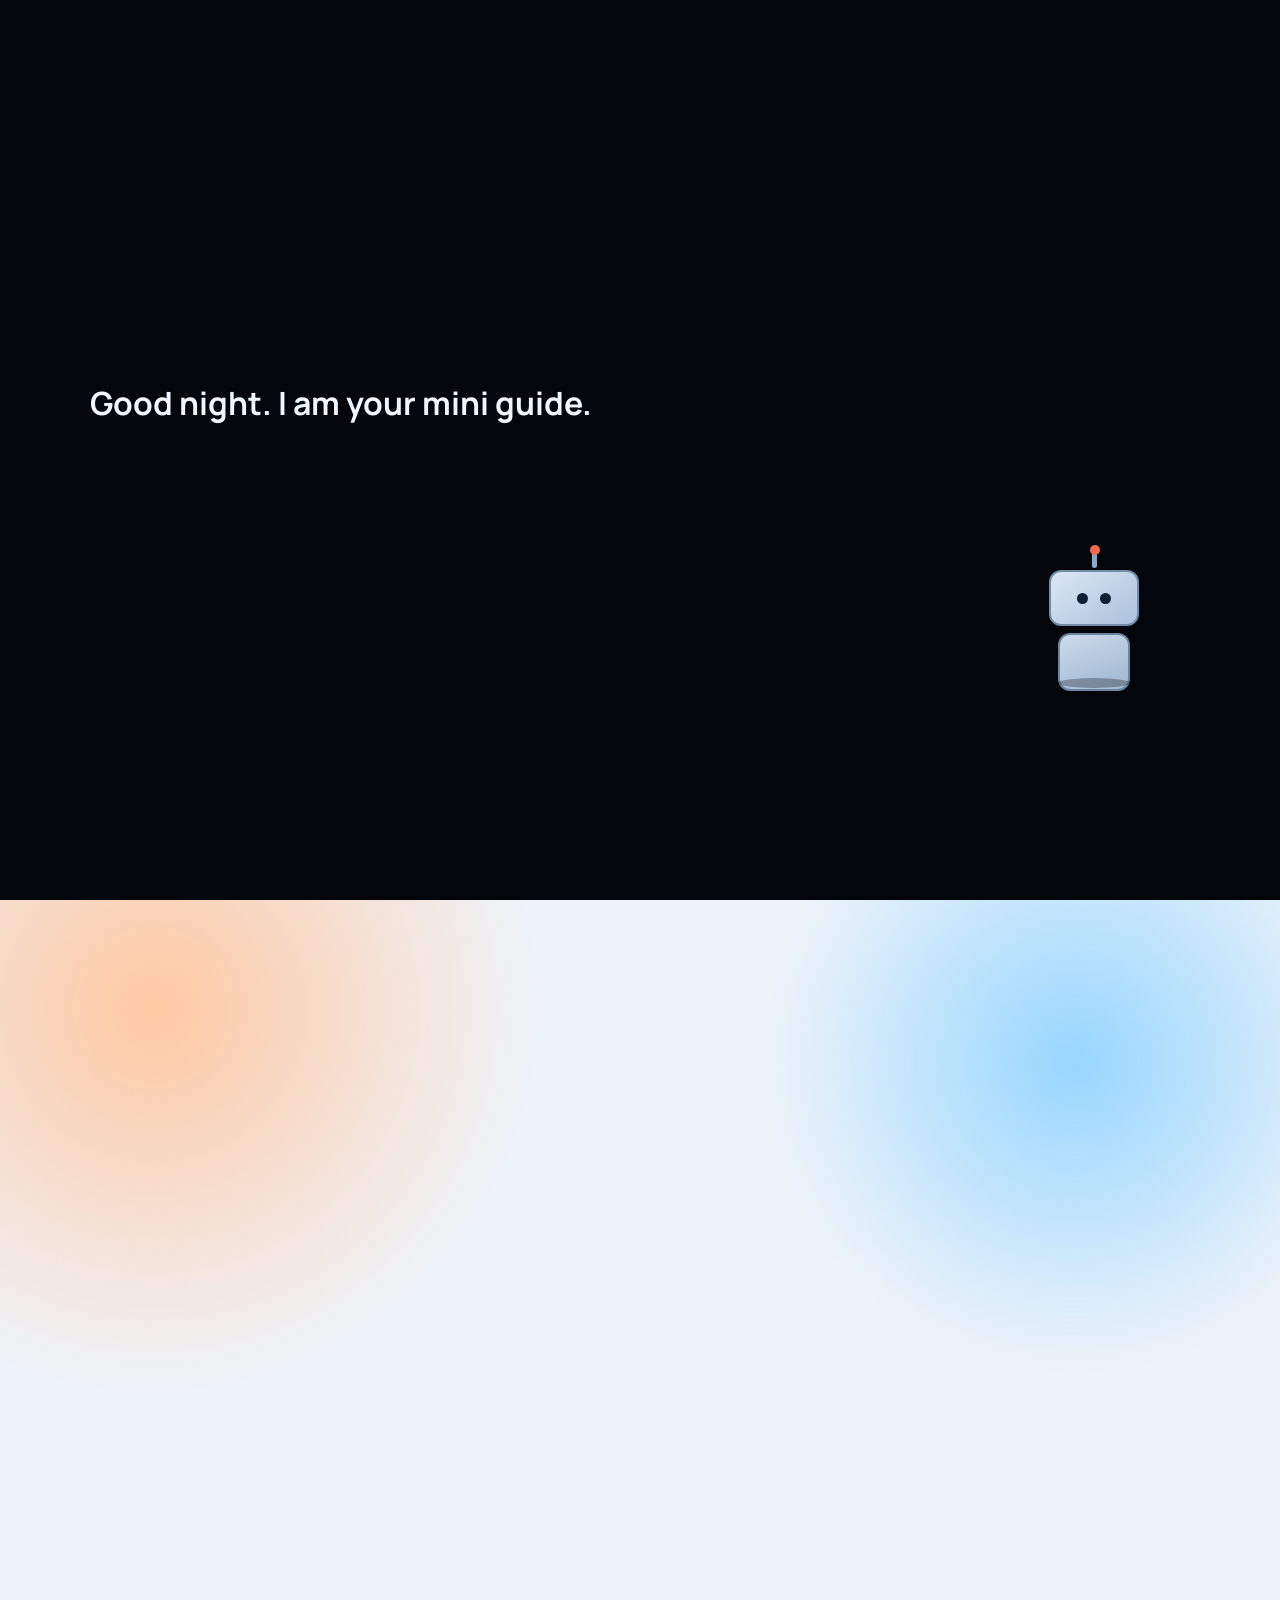
==== index.html @ 638bc15d "first commit" ====
<!DOCTYPE html>
<html lang="en">
<head>
  <meta charset="UTF-8" />
  <meta name="viewport" content="width=device-width, initial-scale=1.0" />
  <title>Adinath Chipparage | Animated Portfolio</title>
  <meta name="description" content="Animated portfolio and resume experience for Adinath Chipparage." />
  <link rel="preconnect" href="https://fonts.googleapis.com" />
  <link rel="preconnect" href="https://fonts.gstatic.com" crossorigin />
  <link href="https://fonts.googleapis.com/css2?family=Manrope:wght@400;500;700;800&family=Oswald:wght@400;600;700&display=swap" rel="stylesheet" />
  <link rel="stylesheet" href="css/style.css" />
</head>
<body>
  <div class="preloader" id="preloader" aria-live="polite">
    <div class="robot-zone">
      <div class="robot-wrap" id="robotWrap">
        <div class="robot">
          <div class="robot-antenna"></div>
          <div class="robot-head">
            <span class="eye"></span>
            <span class="eye"></span>
          </div>
          <div class="robot-body"></div>
          <div class="robot-shadow"></div>
        </div>
      </div>
      <div class="intro-text-wrap">
        <p class="line greeting" id="greetingLine"></p>
        <p class="line intro-line" id="introduceLine"></p>
      </div>
    </div>

    <div class="burst" id="burstText">
      <span>FULL STACK</span>
      <span>ENGINEER</span>
    </div>

    <p class="typed-intro" id="typedIntro"></p>
  </div>

  <div class="door-transition" id="doorTransition" aria-hidden="true">
    <div class="door-panel left"></div>
    <div class="door-panel right"></div>
  </div>

  <main id="mainContent" class="main-content">
    <header class="topbar">
      <h1>Adinath Chipparage</h1>
      <a href="assests/myres.pdf" target="_blank" rel="noopener noreferrer">Open PDF Resume</a>
    </header>

    <section class="resume-shell">
      <aside class="resume-left card reveal">
        <h2>Profile</h2>
        <p>
          Full-stack developer focused on scalable backend systems, high-performance frontend interfaces, and practical AI workflows.
        </p>

        <h3>Contact</h3>
        <ul>
          <li>Email: <a href="mailto:adinathchipparage@gmail.com">adinathchipparage@gmail.com</a></li>
          <li>GitHub: <a href="https://github.com/adinath123" target="_blank" rel="noopener noreferrer">adinath123</a></li>
          <li>LinkedIn: <a href="https://linkedin.com/in/adinath-chipparage" target="_blank" rel="noopener noreferrer">adinath-chipparage</a></li>
        </ul>

        <h3>Core Skills</h3>
        <div class="chips">
          <span>JavaScript</span>
          <span>React</span>
          <span>Node.js</span>
          <span>Express</span>
          <span>MongoDB</span>
          <span>REST APIs</span>
          <span>Git</span>
          <span>Python</span>
        </div>
      </aside>

      <section class="resume-right card reveal">
        <h2>Experience Highlights</h2>
        <article>
          <h3>Full Stack Projects</h3>
          <p>Built complete products from authentication and database design to polished responsive UI with deployment-ready architecture.</p>
        </article>
        <article>
          <h3>Frontend Engineering</h3>
          <p>Created animated, accessible interfaces with careful attention to load performance, visual hierarchy, and component reuse.</p>
        </article>
        <article>
          <h3>Backend Reliability</h3>
          <p>Implemented structured APIs, validation workflows, and resilient service layers for maintainable long-term development.</p>
        </article>
      </section>
    </section>

    <section class="project-strip">
      <article class="project card reveal">
        <img src="assests/1.png" alt="Portfolio CMS preview" />
        <h3>Portfolio CMS</h3>
      </article>
      <article class="project card reveal">
        <img src="assests/2.png" alt="Landing page preview" />
        <h3>Animated Landing Page</h3>
      </article>
      <article class="project card reveal">
        <img src="assests/3.png" alt="Assistant UI preview" />
        <h3>Assistant Interface</h3>
      </article>
    </section>

    <section class="pdf-panel card reveal">
      <h2>Interactive Resume View</h2>
      <p>Use the embedded view or open the full PDF in a new tab.</p>
      <iframe src="assests/myres.pdf" title="Resume PDF"></iframe>
    </section>
  </main>

  <script src="js/app.js"></script>
</body>
</html>
---- css/style.css ----
:root {
  --ink: #101b29;
  --ink-soft: #304862;
  --paper: #eef3f9;
  --card: #ffffff;
  --line: #ced9e5;
  --accent: #ea5a2e;
  --accent-2: #f6b028;
  --good: #1c9250;
  --door-left: linear-gradient(135deg, #0f1925 0%, #1e2e42 100%);
  --door-right: linear-gradient(225deg, #101923 0%, #213146 100%);
}

* {
  box-sizing: border-box;
}

html,
body {
  margin: 0;
  padding: 0;
}

body {
  font-family: "Manrope", sans-serif;
  color: var(--ink);
  background:
    radial-gradient(circle at 12% 12%, #ffc8a2 0%, transparent 28%),
    radial-gradient(circle at 84% 18%, #97d6ff 0%, transparent 24%),
    var(--paper);
}

body.lock-scroll {
  height: 100vh;
  overflow: hidden;
}

.preloader {
  position: fixed;
  inset: 0;
  z-index: 40;
  background: #03060a;
  display: grid;
  grid-template-rows: 1fr auto auto;
  place-items: center;
  padding: 1.5rem;
  transition: opacity 0.45s ease, visibility 0.45s ease;
}

.preloader.done {
  opacity: 0;
  visibility: hidden;
}

.robot-zone {
  width: min(1100px, 95vw);
  min-height: 42vh;
  position: relative;
}

.robot-wrap {
  position: absolute;
  right: 4vw;
  bottom: -180px;
  opacity: 0;
}

.robot-wrap.jump {
  animation: robotJump 1.2s cubic-bezier(0.2, 0.9, 0.27, 1.08) forwards;
}

.robot {
  position: relative;
  width: 90px;
  height: 126px;
}

.robot-antenna {
  width: 5px;
  height: 17px;
  border-radius: 4px;
  background: #89a8ca;
  margin: 0 auto 2px;
  position: relative;
}

.robot-antenna::before {
  content: "";
  position: absolute;
  width: 10px;
  height: 10px;
  border-radius: 50%;
  background: #f2684a;
  top: -6px;
  left: -2px;
}

.robot-head {
  width: 90px;
  height: 56px;
  background: linear-gradient(145deg, #dbe8f5, #acc1db);
  border-radius: 12px;
  border: 2px solid #728ca8;
  display: flex;
  justify-content: center;
  align-items: center;
  gap: 12px;
}

.eye {
  width: 11px;
  height: 11px;
  border-radius: 50%;
  background: #0e1f34;
  animation: blink 3.2s infinite;
}

.robot-body {
  width: 72px;
  height: 58px;
  margin: 7px auto 0;
  border-radius: 12px;
  border: 2px solid #6d84a0;
  background: linear-gradient(160deg, #cddbea, #9eb6d2);
}

.robot-shadow {
  position: absolute;
  width: 72px;
  height: 10px;
  border-radius: 50%;
  background: rgba(0, 0, 0, 0.28);
  left: 9px;
  bottom: -11px;
}

.intro-text-wrap {
  position: absolute;
  left: 0;
  bottom: 7vh;
  width: min(680px, 90vw);
}

.line {
  margin: 0;
  opacity: 0;
  transform: translateY(8px);
  transition: opacity 0.35s ease, transform 0.35s ease;
}

.line.show {
  opacity: 1;
  transform: translateY(0);
}

.greeting {
  font-size: clamp(1.3rem, 2.5vw, 2rem);
  color: #eff6ff;
  font-weight: 700;
}

.intro-line {
  margin-top: 0.55rem;
  font-size: clamp(1.05rem, 2vw, 1.3rem);
  color: #b8cee5;
}

.burst {
  opacity: 0;
  text-align: center;
  font-family: "Oswald", sans-serif;
  text-transform: uppercase;
  letter-spacing: 0.07em;
  color: #fff;
  margin-top: 1rem;
}

.burst.show {
  animation: burstIn 1s cubic-bezier(0.25, 0.85, 0.35, 1) forwards;
}

.burst span {
  display: block;
  font-size: clamp(2rem, 8vw, 6rem);
  line-height: 0.9;
  text-shadow: 0 0 20px rgba(246, 176, 40, 0.4);
}

.typed-intro {
  min-height: 80px;
  width: min(780px, 95vw);
  margin: 1rem 0 0;
  text-align: center;
  color: #d6e6f7;
  font-size: clamp(1rem, 1.7vw, 1.18rem);
  line-height: 1.7;
}

.door-transition {
  position: fixed;
  inset: 0;
  z-index: 35;
  pointer-events: none;
  visibility: hidden;
}

.door-transition.active {
  visibility: visible;
}

.door-panel {
  position: absolute;
  top: 0;
  bottom: 0;
  width: 50.2%;
  box-shadow: inset 0 0 0 1px rgba(255, 255, 255, 0.04);
}

.door-panel.left {
  left: 0;
  background: var(--door-left);
  border-right: 1px solid rgba(255, 255, 255, 0.05);
}

.door-panel.right {
  right: 0;
  background: var(--door-right);
  border-left: 1px solid rgba(255, 255, 255, 0.05);
}

.door-transition.open .door-panel.left {
  animation: openLeft 1.1s cubic-bezier(0.2, 0.75, 0.2, 1) forwards;
}

.door-transition.open .door-panel.right {
  animation: openRight 1.1s cubic-bezier(0.2, 0.75, 0.2, 1) forwards;
}

.main-content {
  opacity: 0;
  transform: scale(1.02);
  transition: opacity 0.6s ease, transform 0.6s ease;
  width: min(1120px, 94vw);
  margin: 0 auto;
  padding: 1.5rem 0 3.5rem;
}

.main-content.ready {
  opacity: 1;
  transform: scale(1);
}

.topbar {
  background: rgba(255, 255, 255, 0.8);
  border: 1px solid var(--line);
  border-radius: 16px;
  padding: 1rem 1.25rem;
  display: flex;
  justify-content: space-between;
  align-items: center;
  gap: 1rem;
  position: sticky;
  top: 14px;
  backdrop-filter: blur(10px);
  z-index: 20;
}

.topbar h1 {
  margin: 0;
  font-size: clamp(1.1rem, 2vw, 1.4rem);
}

.topbar a {
  color: var(--ink);
  text-decoration: none;
  font-weight: 800;
  border: 1px solid var(--ink);
  border-radius: 999px;
  padding: 0.4rem 0.85rem;
}

.resume-shell {
  margin-top: 1rem;
  display: grid;
  gap: 1rem;
  grid-template-columns: 0.95fr 1.25fr;
}

.card {
  background: var(--card);
  border: 1px solid var(--line);
  border-radius: 20px;
  padding: 1.1rem;
  box-shadow: 0 18px 35px rgba(16, 27, 41, 0.08);
}

.resume-left h2,
.resume-right h2,
.pdf-panel h2 {
  margin: 0 0 0.75rem;
  font-size: 1.18rem;
}

.resume-left h3,
.resume-right h3 {
  margin: 1rem 0 0.4rem;
}

.resume-left ul {
  margin: 0;
  padding-left: 1rem;
}

.resume-left a {
  color: var(--ink-soft);
  font-weight: 700;
  text-decoration: none;
}

.chips {
  display: flex;
  flex-wrap: wrap;
  gap: 0.45rem;
}

.chips span {
  border-radius: 999px;
  background: #edf3f9;
  border: 1px solid var(--line);
  padding: 0.3rem 0.65rem;
  font-size: 0.87rem;
  font-weight: 700;
}

.project-strip {
  margin-top: 1rem;
  display: grid;
  gap: 1rem;
  grid-template-columns: repeat(3, minmax(0, 1fr));
}

.project {
  transition: transform 0.28s ease, box-shadow 0.28s ease;
}

.project:hover {
  transform: translateY(-6px);
  box-shadow: 0 20px 34px rgba(16, 27, 41, 0.16);
}

.project img {
  width: 100%;
  height: 180px;
  object-fit: cover;
  border-radius: 12px;
  border: 1px solid var(--line);
}

.project h3 {
  margin: 0.75rem 0 0;
}

.pdf-panel {
  margin-top: 1rem;
}

.pdf-panel p {
  margin-top: 0;
  color: var(--ink-soft);
}

.pdf-panel iframe {
  width: 100%;
  height: min(72vh, 640px);
  border: 1px solid var(--line);
  border-radius: 14px;
  background: #f6f9fc;
}

.reveal {
  opacity: 0;
  transform: translateY(18px);
  transition: opacity 0.5s ease, transform 0.5s ease;
}

.reveal.visible {
  opacity: 1;
  transform: translateY(0);
}

@keyframes robotJump {
  0% {
    transform: translateY(200px) scale(0.82) rotate(6deg);
    opacity: 0;
  }
  55% {
    transform: translateY(-28px) scale(1.02) rotate(-2deg);
    opacity: 1;
  }
  75% {
    transform: translateY(6px) scale(0.99) rotate(0.8deg);
    opacity: 1;
  }
  100% {
    transform: translateY(0) scale(1) rotate(0deg);
    opacity: 1;
  }
}

@keyframes blink {
  0%,
  46%,
  50%,
  100% {
    transform: scaleY(1);
  }
  48% {
    transform: scaleY(0.1);
  }
}

@keyframes burstIn {
  0% {
    transform: translateY(16px) scale(0.9);
    opacity: 0;
    filter: blur(7px);
  }
  60% {
    transform: translateY(0) scale(1.05);
    opacity: 1;
    filter: blur(0);
  }
  100% {
    transform: scale(1);
    opacity: 1;
  }
}

@keyframes openLeft {
  to {
    transform: translateX(-102%);
  }
}

@keyframes openRight {
  to {
    transform: translateX(102%);
  }
}

@media (max-width: 900px) {
  .resume-shell,
  .project-strip {
    grid-template-columns: 1fr;
  }

  .intro-text-wrap {
    bottom: 2vh;
  }

  .robot-wrap {
    right: 2vw;
  }

  .topbar {
    flex-direction: column;
    align-items: flex-start;
  }

  .typed-intro {
    min-height: 108px;
  }
}
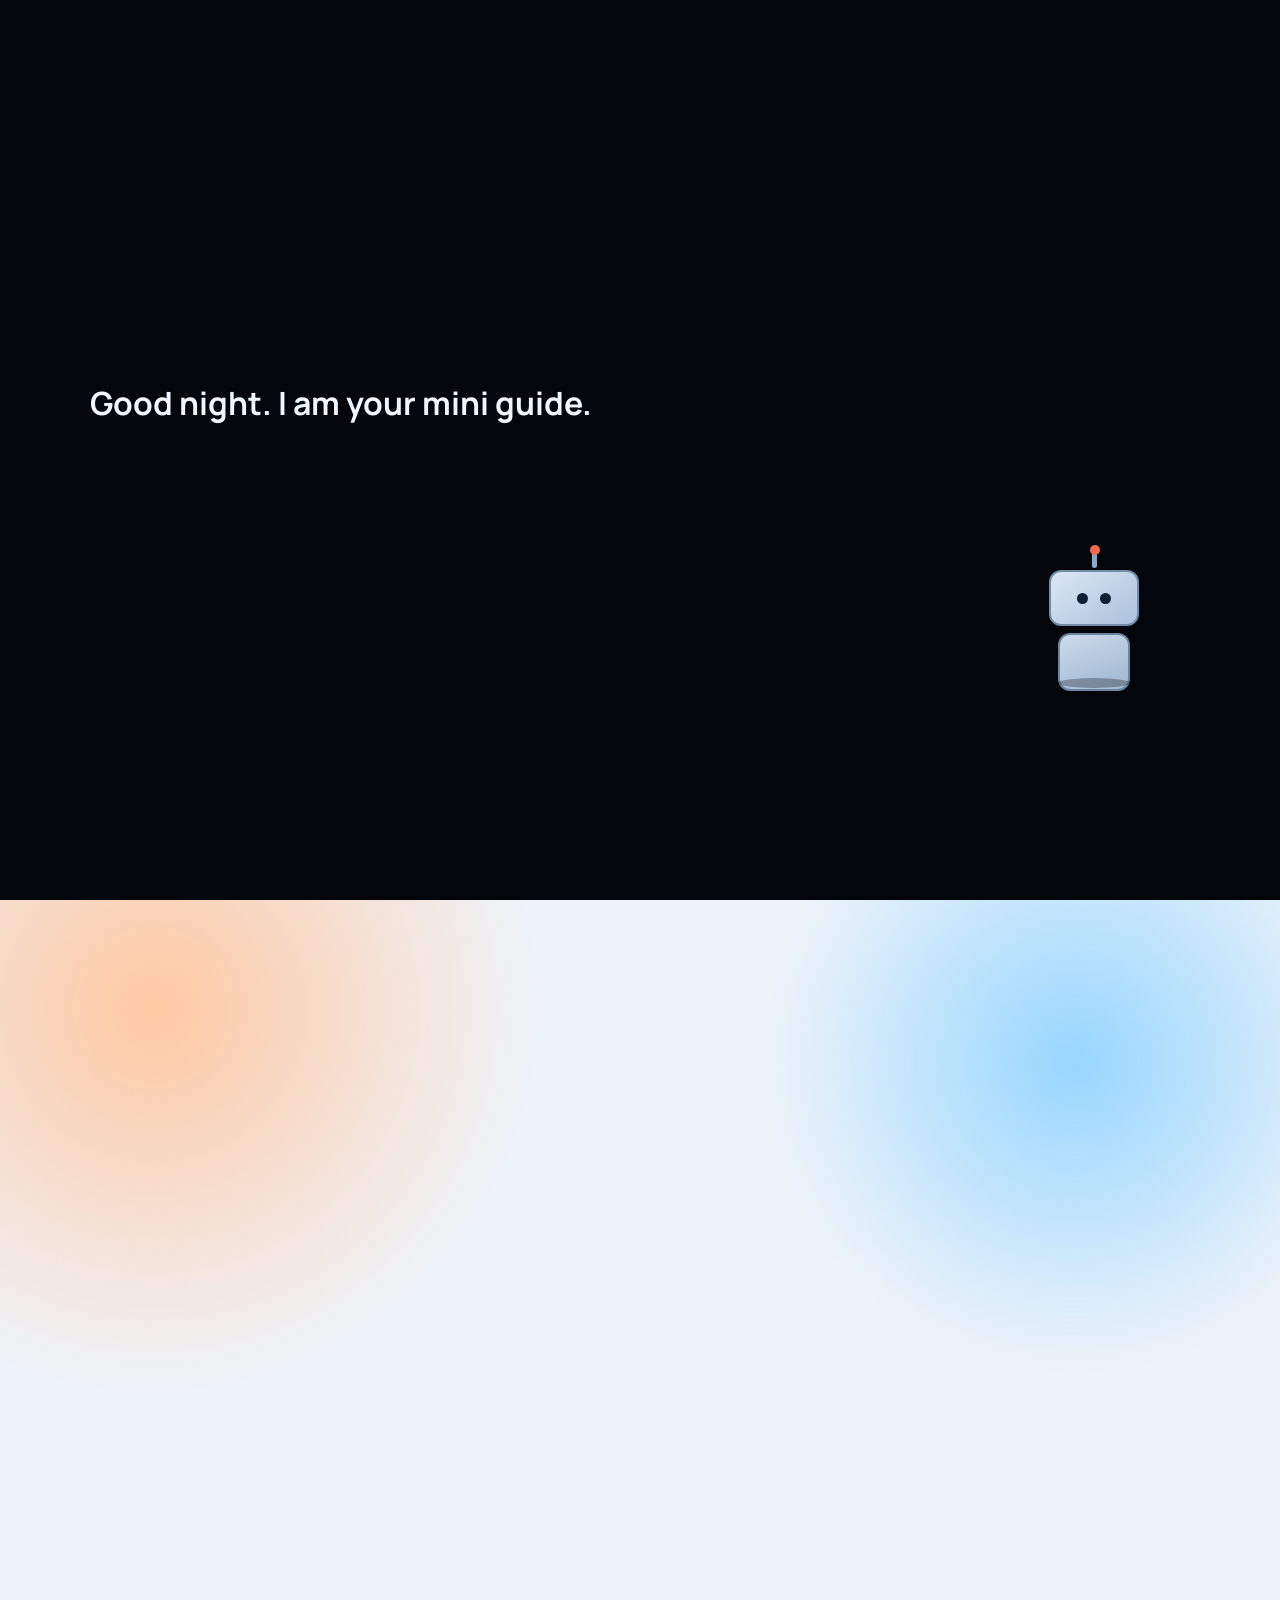
==== commit 2de8d0fa: "Update portfolio content and add dynamic projects section" ====
--- a/index.html
+++ b/index.html
@@ -32,7 +32,7 @@
 
     <div class="burst" id="burstText">
       <span>FULL STACK</span>
-      <span>ENGINEER</span>
+      <span>MACHINE LEARNING ENTHUSIAST</span>
     </div>
 
     <p class="typed-intro" id="typedIntro"></p>
@@ -53,7 +53,7 @@
       <aside class="resume-left card reveal">
         <h2>Profile</h2>
         <p>
-          Full-stack developer focused on scalable backend systems, high-performance frontend interfaces, and practical AI workflows.
+          Full-stack web developer and machine learning enthusiast with growing hands-on interest in data analytics.
         </p>
 
         <h3>Contact</h3>
@@ -65,14 +65,23 @@
 
         <h3>Core Skills</h3>
         <div class="chips">
+          <span>Python</span>
+          <span>Java</span>
+          <span>HTML</span>
+          <span>CSS</span>
           <span>JavaScript</span>
-          <span>React</span>
-          <span>Node.js</span>
-          <span>Express</span>
-          <span>MongoDB</span>
-          <span>REST APIs</span>
+          <span>Flask (Backend)</span>
+          <span>MySQL</span>
+        </div>
+
+        <h3>Tools</h3>
+        <div class="chips">
+          <span>VS Code</span>
           <span>Git</span>
-          <span>Python</span>
+          <span>GitHub</span>
+          <span>Jupyter Notebook</span>
+          <span>Google Colab</span>
+          <span>Hugging Face</span>
         </div>
       </aside>
 
@@ -80,32 +89,31 @@
         <h2>Experience Highlights</h2>
         <article>
           <h3>Full Stack Projects</h3>
-          <p>Built complete products from authentication and database design to polished responsive UI with deployment-ready architecture.</p>
+          <p>Built full-stack projects covering frontend, backend APIs, databases, and deployment workflows.</p>
         </article>
         <article>
-          <h3>Frontend Engineering</h3>
-          <p>Created animated, accessible interfaces with careful attention to load performance, visual hierarchy, and component reuse.</p>
+          <h3>Machine Learning Projects</h3>
+          <p>Created machine learning projects focused on model training, evaluation, and practical real-world use cases.</p>
         </article>
         <article>
-          <h3>Backend Reliability</h3>
-          <p>Implemented structured APIs, validation workflows, and resilient service layers for maintainable long-term development.</p>
+          <h3>Data Analytics Projects</h3>
+          <p>Worked on data analytics projects using cleaned datasets, insightful visualizations, and trend-based reporting.</p>
         </article>
       </section>
     </section>
 
-    <section class="project-strip">
-      <article class="project card reveal">
-        <img src="assests/1.png" alt="Portfolio CMS preview" />
-        <h3>Portfolio CMS</h3>
-      </article>
-      <article class="project card reveal">
-        <img src="assests/2.png" alt="Landing page preview" />
-        <h3>Animated Landing Page</h3>
-      </article>
-      <article class="project card reveal">
-        <img src="assests/3.png" alt="Assistant UI preview" />
-        <h3>Assistant Interface</h3>
-      </article>
+    <section class="project-panel card reveal">
+      <h2>Projects</h2>
+      <p>Add your real projects below. They are saved in your browser.</p>
+
+      <form id="projectForm" class="project-form">
+        <input type="text" id="projectTitle" placeholder="Project title" required />
+        <input type="url" id="projectLink" placeholder="Project link (https://...)" required />
+        <input type="url" id="projectImage" placeholder="Image URL (optional)" />
+        <button type="submit">Add Project</button>
+      </form>
+
+      <section class="project-strip" id="projectStrip" aria-live="polite"></section>
     </section>
 
     <section class="pdf-panel card reveal">
--- a/css/style.css
+++ b/css/style.css
@@ -339,6 +339,41 @@
   grid-template-columns: repeat(3, minmax(0, 1fr));
 }
 
+.project-panel {
+  margin-top: 1rem;
+}
+
+.project-panel p {
+  margin: 0;
+  color: var(--ink-soft);
+}
+
+.project-form {
+  margin-top: 0.9rem;
+  display: grid;
+  gap: 0.65rem;
+  grid-template-columns: 1.1fr 1.2fr 1fr auto;
+}
+
+.project-form input,
+.project-form button {
+  border: 1px solid var(--line);
+  border-radius: 10px;
+  padding: 0.6rem 0.75rem;
+  font: inherit;
+}
+
+.project-form input {
+  background: #f8fbff;
+}
+
+.project-form button {
+  background: var(--ink);
+  color: #fff;
+  cursor: pointer;
+  font-weight: 700;
+}
+
 .project {
   transition: transform 0.28s ease, box-shadow 0.28s ease;
 }
@@ -358,6 +393,35 @@
 
 .project h3 {
   margin: 0.75rem 0 0;
+}
+
+.project-actions {
+  margin-top: 0.75rem;
+  display: flex;
+  justify-content: space-between;
+  gap: 0.55rem;
+}
+
+.project-actions a,
+.project-actions button {
+  border: 1px solid var(--line);
+  border-radius: 9px;
+  padding: 0.45rem 0.7rem;
+  text-decoration: none;
+  font: inherit;
+  font-size: 0.88rem;
+  font-weight: 700;
+}
+
+.project-actions a {
+  color: var(--ink);
+  background: #f4f8fc;
+}
+
+.project-actions button {
+  background: #fff3f0;
+  color: #8f2d14;
+  cursor: pointer;
 }
 
 .pdf-panel {
@@ -454,6 +518,10 @@
     grid-template-columns: 1fr;
   }
 
+  .project-form {
+    grid-template-columns: 1fr;
+  }
+
   .intro-text-wrap {
     bottom: 2vh;
   }
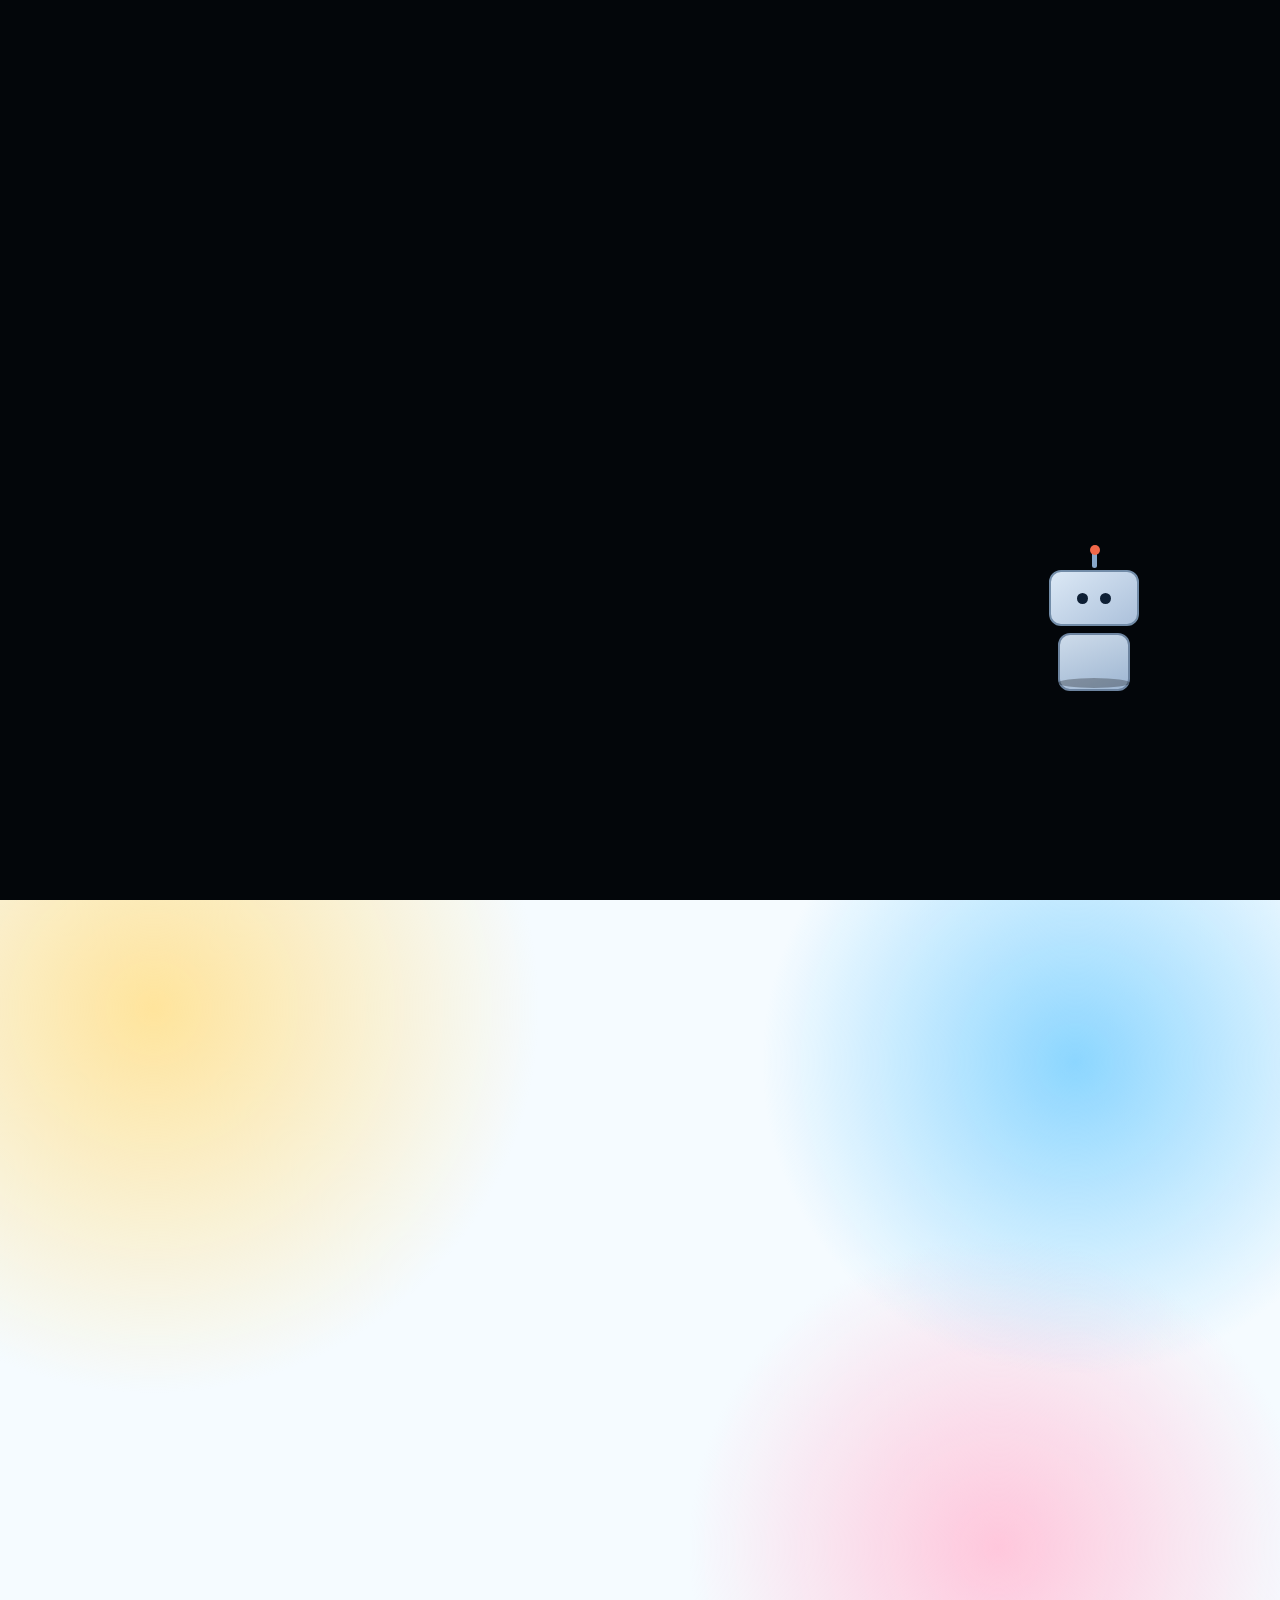
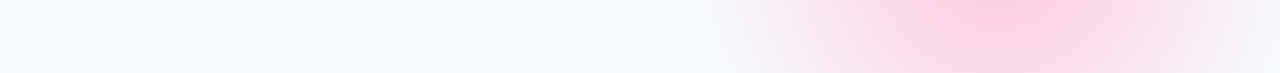
==== commit 78f43d6a: "UI refresh, admin-only project management, and contact updates" ====
--- a/index.html
+++ b/index.html
@@ -57,10 +57,18 @@
         </p>
 
         <h3>Contact</h3>
-        <ul>
+        <ul class="contact-list">
           <li>Email: <a href="mailto:adinathchipparage@gmail.com">adinathchipparage@gmail.com</a></li>
-          <li>GitHub: <a href="https://github.com/adinath123" target="_blank" rel="noopener noreferrer">adinath123</a></li>
-          <li>LinkedIn: <a href="https://linkedin.com/in/adinath-chipparage" target="_blank" rel="noopener noreferrer">adinath-chipparage</a></li>
+          <li class="check-row">
+            <input type="checkbox" checked disabled aria-label="GitHub verified" />
+            <span>GitHub:</span>
+            <a href="https://github.com/Adinathchi" target="_blank" rel="noopener noreferrer">Adinathchi</a>
+          </li>
+          <li class="check-row">
+            <input type="checkbox" checked disabled aria-label="LinkedIn verified" />
+            <span>LinkedIn:</span>
+            <a href="https://linkedin.com/in/adinath-chipparage" target="_blank" rel="noopener noreferrer">adinath-chipparage</a>
+          </li>
         </ul>
 
         <h3>Core Skills</h3>
@@ -104,15 +112,15 @@
 
     <section class="project-panel card reveal">
       <h2>Projects</h2>
-      <p>Add your real projects below. They are saved in your browser.</p>
-
-      <form id="projectForm" class="project-form">
+      <p id="projectAccessNote">Only admin can add projects. Visitors can view project highlights only.</p>
+      <a id="adminLoginLink" class="admin-link" href="login.html">Admin Login</a>
+      <form id="projectForm" class="project-form hidden">
         <input type="text" id="projectTitle" placeholder="Project title" required />
         <input type="url" id="projectLink" placeholder="Project link (https://...)" required />
         <input type="url" id="projectImage" placeholder="Image URL (optional)" />
         <button type="submit">Add Project</button>
+        <button type="button" id="adminLogoutBtn" class="secondary-btn">Logout</button>
       </form>
-
       <section class="project-strip" id="projectStrip" aria-live="polite"></section>
     </section>
 
--- a/css/style.css
+++ b/css/style.css
@@ -1,14 +1,14 @@
 :root {
-  --ink: #101b29;
-  --ink-soft: #304862;
-  --paper: #eef3f9;
+  --ink: #10233f;
+  --ink-soft: #2e4e73;
+  --paper: #f5fbff;
   --card: #ffffff;
-  --line: #ced9e5;
-  --accent: #ea5a2e;
-  --accent-2: #f6b028;
+  --line: #c4d8ea;
+  --accent: #ff5a44;
+  --accent-2: #ffc044;
   --good: #1c9250;
-  --door-left: linear-gradient(135deg, #0f1925 0%, #1e2e42 100%);
-  --door-right: linear-gradient(225deg, #101923 0%, #213146 100%);
+  --door-left: linear-gradient(135deg, #0d2142 0%, #20487c 100%);
+  --door-right: linear-gradient(225deg, #14284e 0%, #2e5f9a 100%);
 }
 
 * {
@@ -25,14 +25,19 @@
   font-family: "Manrope", sans-serif;
   color: var(--ink);
   background:
-    radial-gradient(circle at 12% 12%, #ffc8a2 0%, transparent 28%),
-    radial-gradient(circle at 84% 18%, #97d6ff 0%, transparent 24%),
+    radial-gradient(circle at 12% 12%, #ffe49c 0%, transparent 28%),
+    radial-gradient(circle at 84% 18%, #8cd6ff 0%, transparent 24%),
+    radial-gradient(circle at 78% 72%, #ffc7dc 0%, transparent 26%),
     var(--paper);
 }
 
 body.lock-scroll {
   height: 100vh;
   overflow: hidden;
+}
+
+.hidden {
+  display: none !important;
 }
 
 .preloader {
@@ -251,7 +256,7 @@
 }
 
 .topbar {
-  background: rgba(255, 255, 255, 0.8);
+  background: linear-gradient(90deg, rgba(255, 255, 255, 0.92), rgba(234, 245, 255, 0.88));
   border: 1px solid var(--line);
   border-radius: 16px;
   padding: 1rem 1.25rem;
@@ -271,12 +276,13 @@
 }
 
 .topbar a {
-  color: var(--ink);
+  color: #fff;
   text-decoration: none;
   font-weight: 800;
-  border: 1px solid var(--ink);
+  border: 1px solid transparent;
   border-radius: 999px;
   padding: 0.4rem 0.85rem;
+  background: linear-gradient(120deg, var(--accent), #ff8750);
 }
 
 .resume-shell {
@@ -287,7 +293,9 @@
 }
 
 .card {
-  background: var(--card);
+  background:
+    linear-gradient(180deg, rgba(255, 255, 255, 0.98), rgba(247, 252, 255, 0.95)),
+    var(--card);
   border: 1px solid var(--line);
   border-radius: 20px;
   padding: 1.1rem;
@@ -311,10 +319,33 @@
   padding-left: 1rem;
 }
 
+.resume-left .contact-list {
+  list-style: none;
+  padding-left: 0;
+  display: grid;
+  gap: 0.45rem;
+}
+
 .resume-left a {
   color: var(--ink-soft);
   font-weight: 700;
   text-decoration: none;
+}
+
+.check-row {
+  display: flex;
+  align-items: center;
+  gap: 0.45rem;
+  padding: 0.45rem 0.55rem;
+  border-radius: 10px;
+  background: #f3f9ff;
+  border: 1px solid #dce9f6;
+}
+
+.check-row input[type="checkbox"] {
+  width: 16px;
+  height: 16px;
+  accent-color: var(--accent);
 }
 
 .chips {
@@ -325,8 +356,8 @@
 
 .chips span {
   border-radius: 999px;
-  background: #edf3f9;
-  border: 1px solid var(--line);
+  background: linear-gradient(130deg, #fff1d9, #e8f2ff);
+  border: 1px solid #d6e4f2;
   padding: 0.3rem 0.65rem;
   font-size: 0.87rem;
   font-weight: 700;
@@ -348,11 +379,19 @@
   color: var(--ink-soft);
 }
 
+.admin-link {
+  display: inline-flex;
+  margin-top: 0.7rem;
+  text-decoration: none;
+  font-weight: 700;
+  color: #0e6fca;
+}
+
 .project-form {
   margin-top: 0.9rem;
   display: grid;
   gap: 0.65rem;
-  grid-template-columns: 1.1fr 1.2fr 1fr auto;
+  grid-template-columns: 1.1fr 1.2fr 1fr auto auto;
 }
 
 .project-form input,
@@ -372,6 +411,11 @@
   color: #fff;
   cursor: pointer;
   font-weight: 700;
+}
+
+.project-form .secondary-btn {
+  background: #f4f8fc;
+  color: var(--ink);
 }
 
 .project {
@@ -398,7 +442,7 @@
 .project-actions {
   margin-top: 0.75rem;
   display: flex;
-  justify-content: space-between;
+  justify-content: flex-start;
   gap: 0.55rem;
 }
 
@@ -414,11 +458,12 @@
 }
 
 .project-actions a {
-  color: var(--ink);
-  background: #f4f8fc;
-}
-
-.project-actions button {
+  color: #fff;
+  background: linear-gradient(130deg, #0c7bdc, #14a4cb);
+  border-color: transparent;
+}
+
+.project-actions .remove-project {
   background: #fff3f0;
   color: #8f2d14;
   cursor: pointer;
@@ -450,6 +495,50 @@
 .reveal.visible {
   opacity: 1;
   transform: translateY(0);
+}
+
+body.center {
+  min-height: 100vh;
+  display: grid;
+  place-items: center;
+  padding: 1rem;
+}
+
+.login-box {
+  width: min(440px, 94vw);
+  border: 1px solid var(--line);
+  border-radius: 18px;
+  background: #fff;
+  padding: 1.1rem;
+  box-shadow: 0 18px 35px rgba(16, 27, 41, 0.12);
+  display: grid;
+  gap: 0.7rem;
+}
+
+.login-box h2,
+.login-box p {
+  margin: 0;
+}
+
+.login-box input,
+.login-box button {
+  border: 1px solid var(--line);
+  border-radius: 10px;
+  padding: 0.65rem 0.75rem;
+  font: inherit;
+}
+
+.login-box button {
+  background: linear-gradient(120deg, var(--accent), #ff8750);
+  color: #fff;
+  font-weight: 700;
+  cursor: pointer;
+}
+
+.login-message {
+  min-height: 1.1rem;
+  color: #b02a1a;
+  font-weight: 700;
 }
 
 @keyframes robotJump {
